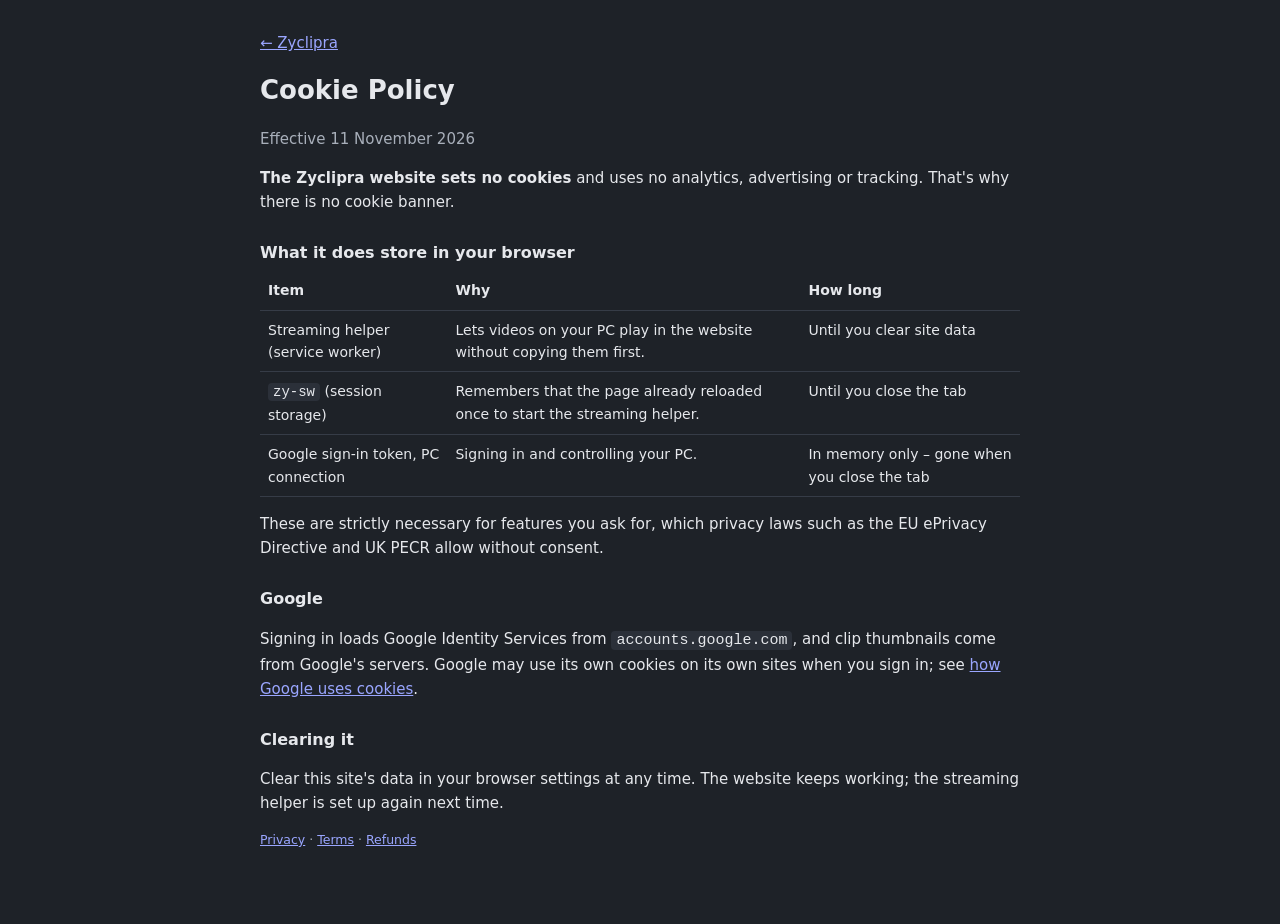
==== cookies.html @ 1326d9e0 "Privacy, terms, cookie and refund pages; consent line; accessibility and contrast fixes; frame guard" ====
<!doctype html>
<html lang="en">
<head>
  <meta charset="utf-8">
  <meta name="viewport" content="width=device-width, initial-scale=1, viewport-fit=cover">
  <meta name="referrer" content="no-referrer">
  <meta http-equiv="Content-Security-Policy" content="default-src 'none'; style-src 'self'; img-src 'self'; base-uri 'none'; form-action 'none'">
  <title>Cookie Policy – Zyclipra</title>
  <link rel="icon" type="image/png" href="icon.png">
  <link rel="stylesheet" href="style.css?v=6">
  <link rel="stylesheet" href="site.css?v=6">
</head>
<body>
<main class="legal">
  <p><a href="./">← Zyclipra</a></p>
  <h1>Cookie Policy</h1>
  <p class="muted">Effective 11 November 2026</p>

  <p><b>The Zyclipra website sets no cookies</b> and uses no analytics, advertising or tracking. That's why there is no cookie banner.</p>

  <h2>What it does store in your browser</h2>
  <table class="legal-table">
    <thead><tr><th scope="col">Item</th><th scope="col">Why</th><th scope="col">How long</th></tr></thead>
    <tbody>
      <tr><td>Streaming helper (service worker)</td><td>Lets videos on your PC play in the website without copying them first.</td><td>Until you clear site data</td></tr>
      <tr><td><code>zy-sw</code> (session storage)</td><td>Remembers that the page already reloaded once to start the streaming helper.</td><td>Until you close the tab</td></tr>
      <tr><td>Google sign-in token, PC connection</td><td>Signing in and controlling your PC.</td><td>In memory only – gone when you close the tab</td></tr>
    </tbody>
  </table>
  <p>These are strictly necessary for features you ask for, which privacy laws such as the EU ePrivacy Directive and UK PECR allow without consent.</p>

  <h2>Google</h2>
  <p>Signing in loads Google Identity Services from <code>accounts.google.com</code>, and clip thumbnails come from Google's servers. Google may use its own cookies on its
    own sites when you sign in; see <a href="https://policies.google.com/technologies/cookies" rel="noopener noreferrer">how Google uses cookies</a>.</p>

  <h2>Clearing it</h2>
  <p>Clear this site's data in your browser settings at any time. The website keeps working; the streaming helper is set up again next time.</p>

  <p class="muted small"><a href="privacy.html">Privacy</a> · <a href="terms.html">Terms</a> · <a href="refunds.html">Refunds</a></p>
</main>
</body>
</html>
---- style.css ----
/* Zyclipra dashboard – same slate palette as the desktop app, built phone-first. */
:root { --accent: #5B6CF9; --bg: #1E2228; --card: #2B3039; --card2: #343A45; --well: #20242B; --line: #363C47; --text: #E6E8EC; --muted: #A8AFBA;
        --danger: #F04452; --danger-text: #FF7580; --danger-strong: #C82434; --accent-strong: #4C5CE6; --ok: #2BD9A0; --warn: #F5A524; --amp: #F5A524; }
* { box-sizing: border-box; }
[hidden] { display: none !important; }
html { -webkit-text-size-adjust: 100%; }
body { margin: 0; background: var(--bg); color: var(--text); font: 15px/1.45 "Segoe UI", system-ui, -apple-system, sans-serif;
       padding: 0 max(12px, env(safe-area-inset-right)) calc(24px + env(safe-area-inset-bottom)) max(12px, env(safe-area-inset-left)); overflow-x: hidden; }
.grow { flex: 1; }
.muted { color: var(--muted); }
.small { font-size: 12.5px; }
.center { text-align: center; }
.caps { text-transform: uppercase; letter-spacing: .3px; }
.error-text { color: var(--danger-text); }
.ok-text { color: var(--ok); }
.warn-text { color: var(--warn); }
h2 { font-size: 16px; margin: 0 0 6px; }
h3 { font-size: 14px; margin: 16px 0 6px; }

/* header + navigation */
.top { position: sticky; top: 0; z-index: 5; background: var(--bg); display: flex; flex-wrap: wrap; align-items: center; gap: 8px 10px;
       padding: calc(10px + env(safe-area-inset-top)) 0 8px; border-bottom: 1px solid var(--line); margin-bottom: 12px; max-width: 1200px; margin-inline: auto; }
.brand { font-weight: 700; font-size: 17px; }
.conn { display: inline-flex; align-items: center; gap: 6px; font-size: 12.5px; color: var(--muted); background: var(--card); padding: 3px 9px; border-radius: 999px; }
.conn-dot { width: 8px; height: 8px; border-radius: 50%; background: var(--muted); }
.conn-online .conn-dot { background: var(--ok); }
.conn-interrupted .conn-dot, .conn-signin .conn-dot { background: var(--danger); }
.conn-connecting .conn-dot { background: var(--warn); }
.tabs { display: flex; gap: 4px; width: 100%; }
.tab { flex: 1; background: transparent; border: none; color: var(--muted); font-weight: 600; font-size: 14px; padding: 9px 4px; border-radius: 6px; min-height: 40px; }
.tab.on { background: var(--accent-strong); color: #fff; }
@media (min-width: 760px) { .tabs { max-width: 1200px; margin: -4px auto 12px; } .tab { flex: none; padding: 8px 14px; } }
/* Phones: the sections become a bottom bar above the home indicator. */
@media (max-width: 759px) {
  .tabs { position: fixed; left: 0; right: 0; bottom: 0; top: auto; height: auto; align-items: center; z-index: 6; background: var(--bg); border-top: 1px solid var(--line);
          padding: 6px max(8px, env(safe-area-inset-right)) calc(6px + env(safe-area-inset-bottom)) max(8px, env(safe-area-inset-left)); }
  .tabs[hidden] { display: none; }
  body:has(#nav:not([hidden])) { padding-bottom: calc(76px + env(safe-area-inset-bottom)); }
  body:has(#nav:not([hidden])) .toast { bottom: calc(70px + env(safe-area-inset-bottom)); }
}

main.view, #login { max-width: 1200px; margin: 0 auto; }
#login { margin-top: 30px; }
.narrow { max-width: 420px !important; }
.card { background: var(--card); border-radius: 8px; padding: 14px 16px; margin-bottom: 12px; }
.row { display: flex; gap: 8px; align-items: center; }
.row.wrap { flex-wrap: wrap; }
.between { justify-content: space-between; }
.stack { display: flex; flex-direction: column; gap: 10px; }

button, .button { background: var(--card2); color: var(--text); border: 1px solid transparent; border-radius: 6px; padding: 9px 14px; font: inherit;
                  cursor: pointer; text-decoration: none; display: inline-flex; align-items: center; justify-content: center; gap: 6px; min-height: 40px;
                  touch-action: manipulation; -webkit-tap-highlight-color: transparent; }
button:hover, .button:hover { filter: brightness(1.12); }
button:disabled { opacity: .45; cursor: default; filter: none; }
button:focus-visible, input:focus-visible, select:focus-visible, .button:focus-visible { outline: 2px solid var(--accent); outline-offset: 2px; }
button.busy { opacity: .7; }
.primary { background: var(--accent-strong); color: #fff; font-weight: 600; }
.danger { background: var(--danger-strong); color: #fff; font-weight: 600; }
.ghost { background: transparent; white-space: nowrap; }
.big { min-height: 48px; font-size: 16px; }
input, select { background: var(--well); color: var(--text); border: 1px solid #4A505C; border-radius: 6px; padding: 9px 10px; font: inherit; min-height: 40px; max-width: 100%; }
.field { display: flex; flex-direction: column; gap: 4px; font-size: 13px; color: var(--muted); }
.field input, .field select { color: var(--text); }
.field.inline { flex-direction: row; align-items: center; gap: 10px; margin-top: 10px; }
.check { display: flex; gap: 10px; align-items: center; padding: 6px 0; min-height: 36px; }
.check input { width: 20px; height: 20px; min-height: 0; accent-color: var(--accent); }
details { margin: 10px 0; }
summary { cursor: pointer; padding: 8px 0; font-weight: 600; }

/* switch */
.switch { position: relative; width: 52px; height: 30px; flex: none; }
.switch input { position: absolute; inset: 0; opacity: 0; margin: 0; min-height: 0; width: 100%; height: 100%; cursor: pointer; }
.switch span { position: absolute; inset: 0; background: #4A505C; border-radius: 999px; transition: background .15s; pointer-events: none; }
.switch span::after { content: ""; position: absolute; left: 4px; top: 4px; width: 22px; height: 22px; border-radius: 50%; background: #E8EAF0; transition: transform .15s; }
.switch input:checked + span { background: var(--accent); }
.switch input:checked + span::after { transform: translateX(22px); }

/* dashboard */
.clip-it { width: 100%; min-height: 120px; flex-direction: column; gap: 4px; border-radius: 12px; background: linear-gradient(135deg, #7A4DFF, var(--accent) 55%, #00B8D9);
           color: #fff; margin-bottom: 12px; box-shadow: 0 6px 22px rgba(91, 108, 249, .35); }
.clip-it.off { background: var(--card2); box-shadow: none; }
.clip-it-label { font-size: 30px; font-weight: 800; letter-spacing: .5px; }
.clip-it-sub { font-size: 13px; opacity: .9; }
.action-row { display: grid; grid-template-columns: 1fr 1fr; gap: 12px; margin-bottom: 12px; }
.action { flex-direction: column; min-height: 84px; font-size: 22px; border-radius: 12px; background: var(--card); }
.action span:not(.timer) { font-size: 14px; font-weight: 600; }
.action.rec #rec-icon { color: var(--danger); font-size: 22px; }
.action.rec.on { background: var(--danger-strong); color: #fff; }
.action.rec.on #rec-icon { color: #fff; }
.timer { font-size: 15px; font-variant-numeric: tabular-nums; font-weight: 700; }
.recent { display: grid; grid-template-columns: repeat(2, 1fr); gap: 10px; }
@media (min-width: 760px) { .recent { grid-template-columns: repeat(4, 1fr); } .clip-it { min-height: 140px; } }

/* clips */
.toolbar { display: flex; gap: 8px; flex-wrap: wrap; margin-bottom: 4px; }
.toolbar input[type=search] { flex: 1 1 100%; }
.toolbar select { flex: 1 1 0; min-width: 0; }
@media (min-width: 760px) { .toolbar input[type=search] { flex: 1 1 220px; } .toolbar select { flex: 0 0 auto; } }
.day { font-size: 13px; margin: 16px 0 8px; text-transform: uppercase; }
.clip-grid { display: grid; grid-template-columns: repeat(auto-fill, minmax(min(100%, 260px), 1fr)); gap: 12px; }
.clip-card { padding: 0; background: var(--card); border-radius: 8px; overflow: hidden; text-align: left; flex-direction: column; align-items: stretch; border: 2px solid transparent; min-height: 0; }
.clip-card:focus-visible { border-color: var(--accent); outline: none; }
.thumb { position: relative; aspect-ratio: 16 / 9; background: #14171C; }
.thumb img { width: 100%; height: 100%; object-fit: cover; display: block; }
.thumb.no-thumb::after { content: "▶"; position: absolute; inset: 0; display: grid; place-items: center; color: #4A505C; font-size: 30px; }
.pill { position: absolute; top: 8px; right: 8px; background: rgba(18, 20, 25, .85); color: #fff; border-radius: 999px; padding: 2px 9px; font-size: 12px; }
.star { position: absolute; bottom: 6px; right: 8px; color: var(--warn); }
.new { position: absolute; top: 8px; left: 8px; background: var(--ok); color: #10131A; border-radius: 4px; padding: 2px 7px; font-size: 11px; font-weight: 700; }
.sync { position: absolute; bottom: 6px; left: 8px; background: rgba(18, 20, 25, .85); border-radius: 4px; padding: 1px 7px; font-size: 12px; }
.sync-synced { color: var(--ok); } .sync-failed, .sync-unavailable { color: var(--danger); } .sync-queued, .sync-uploading { color: var(--warn); }
.sync-text-synced, .sync-text-cloudOnly { color: var(--ok); } .sync-text-failed, .sync-text-unavailable { color: var(--danger-text); }
.sync-text-queued, .sync-text-uploading { color: var(--warn); } .sync-text-local { color: var(--muted); }
.clip-body { display: flex; flex-direction: column; gap: 1px; padding: 10px 12px 12px; }
.clip-body .game { font-size: 11px; color: var(--muted); }
.clip-body .title { font-size: 14px; overflow: hidden; text-overflow: ellipsis; white-space: nowrap; }
.clip-body .meta { font-size: 11.5px; color: var(--muted); }
.empty { padding: 30px 0; text-align: center; }

/* soundboard */
.sb-head h2 { margin: 0; }
.chips { display: flex; gap: 6px; overflow-x: auto; padding: 2px 0 8px; scrollbar-width: none; }
.chip { flex: none; background: var(--card); border-radius: 999px; padding: 6px 14px; min-height: 36px; font-size: 13.5px; }
.chip.on { background: var(--accent-strong); color: #fff; }
.pads { display: grid; grid-template-columns: repeat(2, 1fr); gap: 10px; margin-bottom: 12px; }
@media (min-width: 560px) { .pads { grid-template-columns: repeat(3, 1fr); } }
@media (min-width: 900px) { .pads { grid-template-columns: repeat(5, 1fr); } }
.sound { --pad: var(--accent); position: relative; overflow: hidden; flex-direction: column; align-items: flex-start; justify-content: flex-end; gap: 2px;
         min-height: 104px; padding: 12px; border-radius: 12px; text-align: left; background: var(--card);
         border-left: 6px solid var(--pad); transition: transform .08s ease; }
.sound.pressed { transform: scale(.96); }
.sound.playing { background: color-mix(in srgb, var(--pad) 32%, var(--card)); }
.sound.failed { box-shadow: inset 0 0 0 2px var(--danger); }
.sound-icon { font-size: 26px; line-height: 1; margin-bottom: auto; }
.sound-name { font-weight: 700; font-size: 15px; overflow: hidden; text-overflow: ellipsis; white-space: nowrap; max-width: 100%; }
.sound-meta { font-size: 12px; color: var(--muted); }
.sound-progress { position: absolute; left: 0; bottom: 0; height: 4px; width: 0; background: var(--pad); transition: width .25s linear; }
.sound-stop { position: absolute; top: 8px; right: 8px; width: 36px; height: 36px; border-radius: 50%; background: rgba(0, 0, 0, .35); display: none;
              place-items: center; font-size: 14px; }
.sound.playing .sound-stop { display: grid; }
.pads.editing .sound { outline: 2px dashed #6A7180; outline-offset: -4px; }
.pads.editing .sound-stop { display: none !important; }

/* 0–300 % gain slider: ticks at 0/100/200/300, orange above 100 % */
.gain { margin: 10px 0 4px; }
.gain-top { display: flex; justify-content: space-between; align-items: baseline; }
.gain-name { font-weight: 600; font-size: 14px; }
.gain-pct { font-variant-numeric: tabular-nums; font-weight: 700; font-size: 18px; }
.gain-pct.amp { color: var(--amp); }
.gain input[type=range] { --fill: 33.33%; width: 100%; height: 36px; margin: 2px 0 0; padding: 0; border: none; background: transparent; -webkit-appearance: none; appearance: none; min-height: 0; }
.gain input[type=range]::-webkit-slider-runnable-track { height: 8px; border-radius: 4px;
  background: linear-gradient(to right, var(--accent) 0 min(var(--fill), 33.33%), var(--amp) 33.33% var(--fill), #1B1F25 var(--fill) 100%); }
.gain input[type=range]::-moz-range-track { height: 8px; border-radius: 4px; background: #1B1F25; }
.gain input[type=range]::-moz-range-progress { height: 8px; border-radius: 4px; background: var(--accent); }
.gain input[type=range].amp::-moz-range-progress { background: var(--amp); }
.gain input[type=range]::-webkit-slider-thumb { -webkit-appearance: none; width: 26px; height: 26px; margin-top: -9px; border-radius: 50%; background: #fff; border: 3px solid var(--accent); }
.gain input[type=range].amp::-webkit-slider-thumb { border-color: var(--amp); }
.gain input[type=range]::-moz-range-thumb { width: 22px; height: 22px; border-radius: 50%; background: #fff; border: 3px solid var(--accent); }
.gain-marks { display: flex; justify-content: space-between; font-size: 11.5px; color: var(--muted); padding: 0 2px; }
.gain-marks span { position: relative; }
.gain-marks span::before { content: ""; position: absolute; left: 50%; top: -6px; width: 2px; height: 5px; background: #6A7180; }
.gain-marks span:first-child::before { left: 0; }
.gain-marks span:last-child::before { left: auto; right: 0; }

/* lists */
.q-row { display: flex; gap: 10px; align-items: center; padding: 9px 0; border-bottom: 1px solid var(--line); flex-wrap: wrap; }
.q-row .grow { display: flex; flex-direction: column; min-width: 180px; }
.q-row progress { width: 140px; accent-color: var(--accent); }
.chan { display: grid; grid-template-columns: 90px 1fr auto; gap: 10px; align-items: center; padding: 6px 0; }
.chan-name { font-weight: 600; }
.chan input[type=range] { padding: 0; border: none; background: transparent; accent-color: var(--accent); min-height: 32px; }
.mute.on { background: #4a1b22; border-color: var(--danger); color: #ffd5da; }
.avatar { border-radius: 50%; }

/* dialogs */
dialog { background: var(--card); color: var(--text); border: none; border-radius: 12px; padding: 16px; width: min(1000px, 96vw); max-height: 94vh; }
dialog::backdrop { background: rgba(8, 10, 14, .78); }
#sound-edit { width: min(520px, 96vw); }
.player-head { display: flex; justify-content: space-between; align-items: flex-start; gap: 10px; }
.player-head h2 { font-size: 17px; margin: 2px 0 10px; word-break: break-word; }
.player-head p { margin: 0; }
.player-media { background: #000; border-radius: 8px; overflow: hidden; display: grid; place-items: center; min-height: 180px; }
.player-media video, .player-media img { width: 100%; max-height: 66vh; display: block; object-fit: contain; }

.toast { position: fixed; left: 50%; transform: translateX(-50%); bottom: calc(18px + env(safe-area-inset-bottom)); max-width: calc(100vw - 24px);
         background: var(--card2); border-radius: 8px; padding: 11px 16px; opacity: 0; transition: opacity .2s; pointer-events: none; z-index: 20; }
.toast.show { opacity: 1; }
.toast.error { border-left: 4px solid var(--danger); }
---- site.css ----
/* Additions for the hosted website; everything else comes from the PC dashboard's style.css. */
#signin { width: 100%; margin-top: 8px; }
.help-list { margin: 4px 0 10px; padding-left: 20px; line-height: 1.5; }
.mono { font-family: ui-monospace, Consolas, monospace; word-break: break-all; }
#controls { display: flex; flex-direction: column; gap: 14px; }
#home-view { display: flex; flex-direction: column; gap: 14px; }
#home-view[hidden], #controls[hidden] { display: none; }
.clip-grid { display: grid; grid-template-columns: repeat(auto-fill, minmax(150px, 1fr)); gap: 10px; }
.clip-card { display: flex; flex-direction: column; padding: 0; overflow: hidden; text-align: left; }
.clip-card .thumb { aspect-ratio: 16 / 9; background: #12151A; display: grid; place-items: center; font-size: 28px; }
.clip-card .thumb img { width: 100%; height: 100%; object-fit: cover; }
.clip-card .clip-body { padding: 8px 10px; }
.pc-row { display: flex; justify-content: space-between; gap: 10px; padding: 8px 0; border-bottom: 1px solid rgba(255, 255, 255, .06); }
#more { width: 100%; margin-top: 12px; }

/* Legal pages and footer */
a { color: #9AA6FF; }
.site-foot { max-width: 1200px; margin: 24px auto 8px; text-align: center; line-height: 1.8; }
.legal { max-width: 760px; margin: 0 auto; padding: calc(16px + env(safe-area-inset-top)) 0 40px; line-height: 1.6; }
.legal h1 { font-size: 26px; margin: 8px 0 2px; }
.legal h2 { margin-top: 26px; }
.legal li { margin: 6px 0; }
.legal code { background: var(--card); padding: 1px 5px; border-radius: 4px; }
.legal-table { width: 100%; border-collapse: collapse; font-size: 14px; }
.legal-table th, .legal-table td { text-align: left; vertical-align: top; padding: 8px; border-bottom: 1px solid var(--line); }
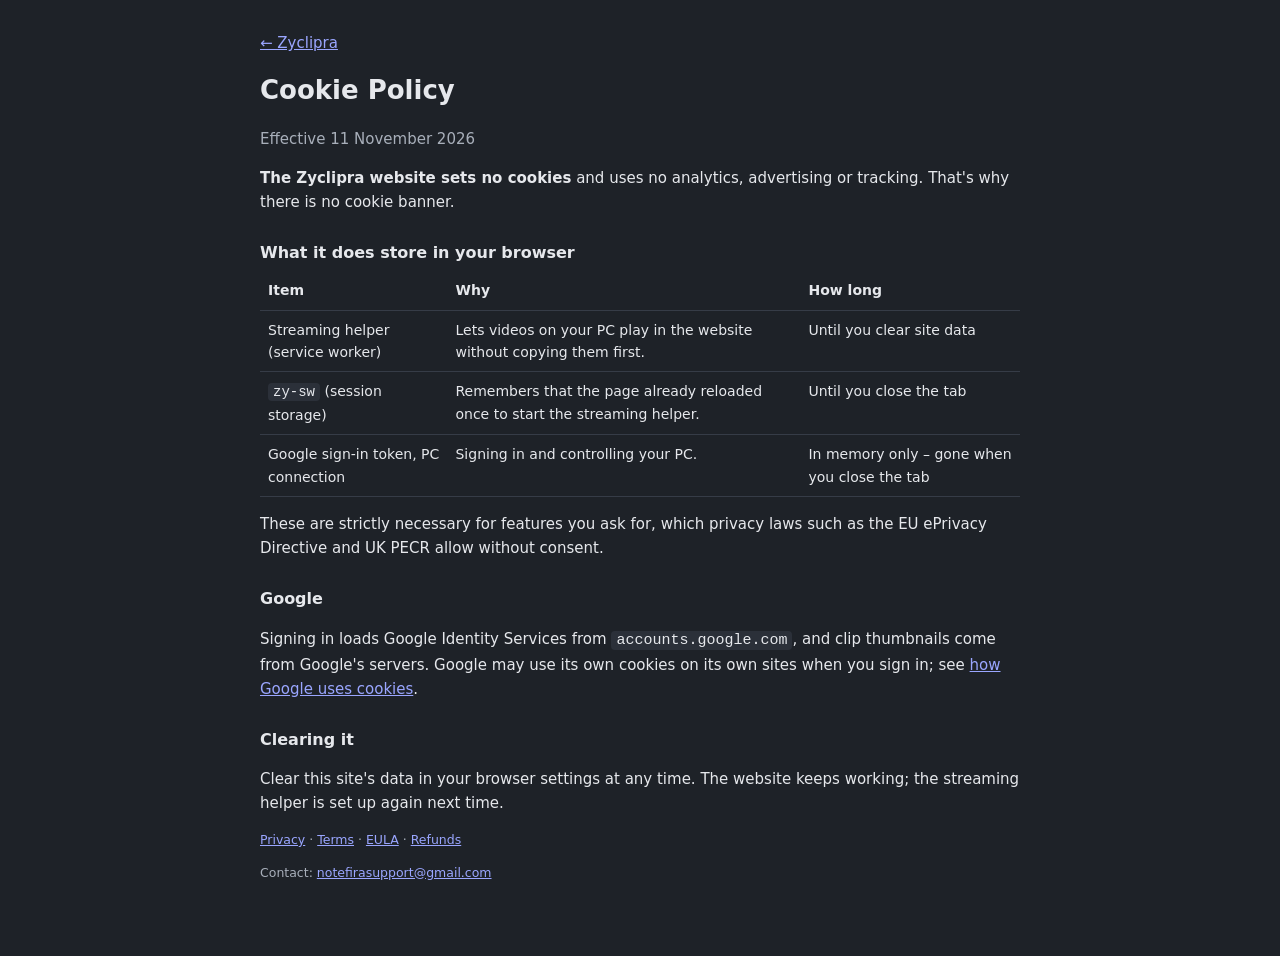
==== commit f4f7190b: "Ontario law and contact email, EULA, third-party notices, 404 page" ====
--- a/cookies.html
+++ b/cookies.html
@@ -36,7 +36,8 @@
   <h2>Clearing it</h2>
   <p>Clear this site's data in your browser settings at any time. The website keeps working; the streaming helper is set up again next time.</p>
 
-  <p class="muted small"><a href="privacy.html">Privacy</a> · <a href="terms.html">Terms</a> · <a href="refunds.html">Refunds</a></p>
+  <p class="muted small"><a href="privacy.html">Privacy</a> · <a href="terms.html">Terms</a> · <a href="eula.html">EULA</a> · <a href="refunds.html">Refunds</a></p>
+  <p class="muted small">Contact: <a href="mailto:notefirasupport@gmail.com">notefirasupport@gmail.com</a></p>
 </main>
 </body>
 </html>
--- a/site.css
+++ b/site.css
@@ -23,3 +23,4 @@
 .legal code { background: var(--card); padding: 1px 5px; border-radius: 4px; }
 .legal-table { width: 100%; border-collapse: collapse; font-size: 14px; }
 .legal-table th, .legal-table td { text-align: left; vertical-align: top; padding: 8px; border-bottom: 1px solid var(--line); }
+.licence { white-space: pre-wrap; background: var(--card); padding: 12px; border-radius: 8px; font-size: 13px; }
